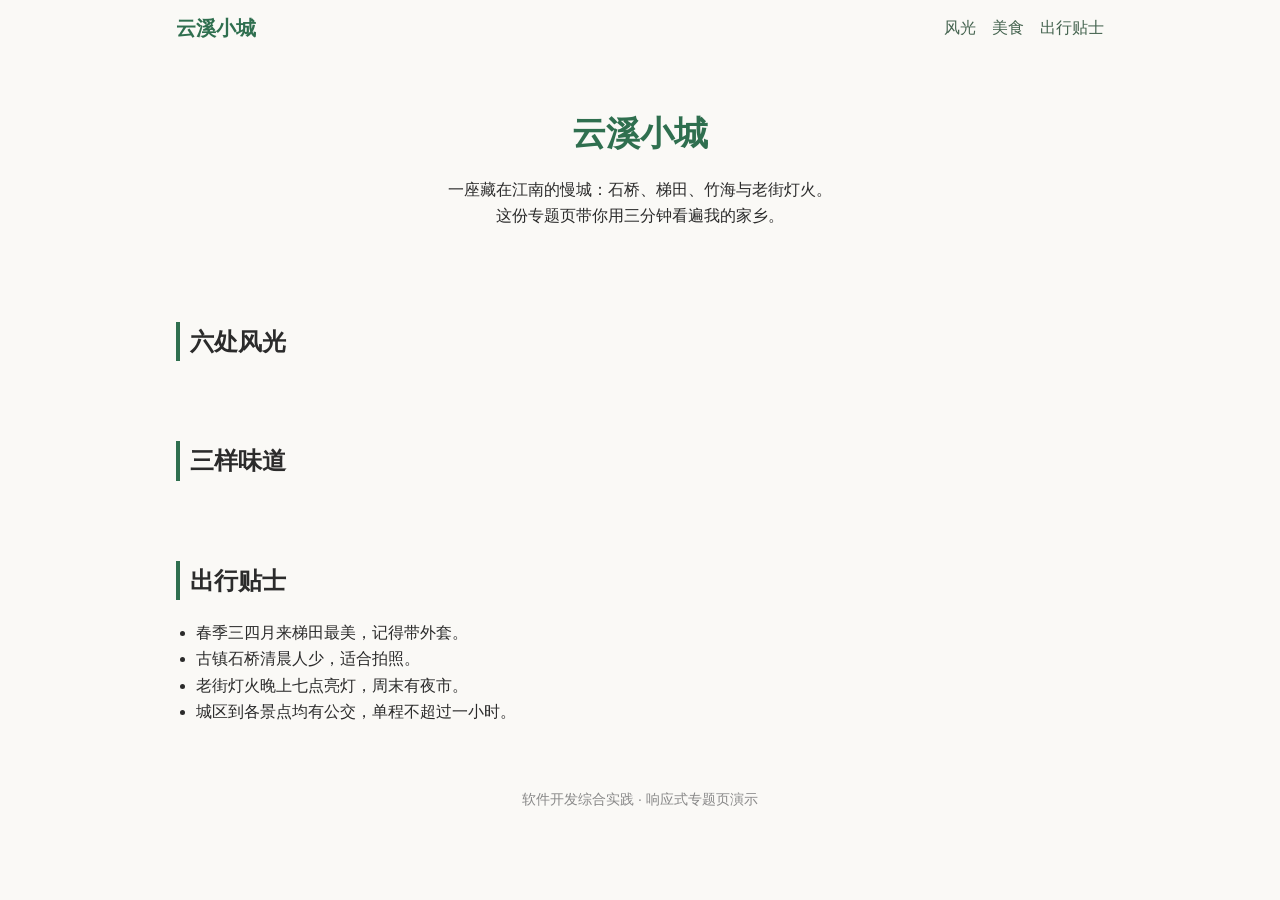
==== hometown/index.html @ 4e327e9c "家乡风光专题页：语义结构、Flex导航与hero区块" ====
<!DOCTYPE html>
<html lang="zh-CN">
<head>
  <meta charset="UTF-8">
  <meta name="viewport" content="width=device-width, initial-scale=1.0">
  <title>云溪小城 · 家乡风光</title>
  <link rel="stylesheet" href="css/hometown.css">
</head>
<body>
  <header class="site-header">
    <div class="nav-wrap">
      <a class="logo" href="#top">云溪小城</a>
      <nav class="main-nav">
        <a href="#scenery">风光</a>
        <a href="#food">美食</a>
        <a href="#tips">出行贴士</a>
      </nav>
    </div>
  </header>
  <main id="top">
    <section id="hero" class="hero">
      <h1>云溪小城</h1>
      <p>一座藏在江南的慢城：石桥、梯田、竹海与老街灯火。<br>这份专题页带你用三分钟看遍我的家乡。</p>
    </section>
    <section id="scenery">
      <h2>六处风光</h2>
      <div class="scenery-grid">
        <!-- 景点卡片下一步填 -->
      </div>
    </section>
    <section id="food">
      <h2>三样味道</h2>
      <div class="food-grid">
        <!-- 美食卡片下一步填 -->
      </div>
    </section>
    <section id="tips">
      <h2>出行贴士</h2>
      <ul class="tips-list">
        <li>春季三四月来梯田最美，记得带外套。</li>
        <li>古镇石桥清晨人少，适合拍照。</li>
        <li>老街灯火晚上七点亮灯，周末有夜市。</li>
        <li>城区到各景点均有公交，单程不超过一小时。</li>
      </ul>
    </section>
  </main>
  <footer><p>软件开发综合实践 · 响应式专题页演示</p></footer>
</body>
</html>
---- hometown/css/hometown.css ----
* { box-sizing: border-box; }

body {
  font-family: "Microsoft YaHei", "PingFang SC", sans-serif;
  margin: 0;
  color: #2b2b2b;
  background: #faf9f6;
  line-height: 1.65;
}

.nav-wrap {
  max-width: 960px;
  margin: 0 auto;
  padding: 12px 16px;
  display: flex;
  justify-content: space-between;
  align-items: center;
  flex-wrap: wrap;
  gap: 8px;
}

.logo {
  font-size: 20px;
  font-weight: 700;
  color: #2f6f4f;
  text-decoration: none;
}

.main-nav {
  display: flex;
  gap: 16px;
}

.main-nav a {
  color: #44634f;
  text-decoration: none;
}

.hero {
  max-width: 960px;
  margin: 0 auto;
  padding: 48px 16px;
  text-align: center;
}

.hero h1 {
  margin: 0 0 8px;
  font-size: 34px;
  color: #2f6f4f;
}

section {
  max-width: 960px;
  margin: 0 auto;
  padding: 8px 16px 32px;
}

section > h2 {
  border-left: 4px solid #2f6f4f;
  padding-left: 10px;
}

.tips-list {
  margin: 0;
  padding-left: 20px;
}

footer {
  text-align: center;
  color: #888;
  font-size: 14px;
  padding: 16px 0 24px;
}
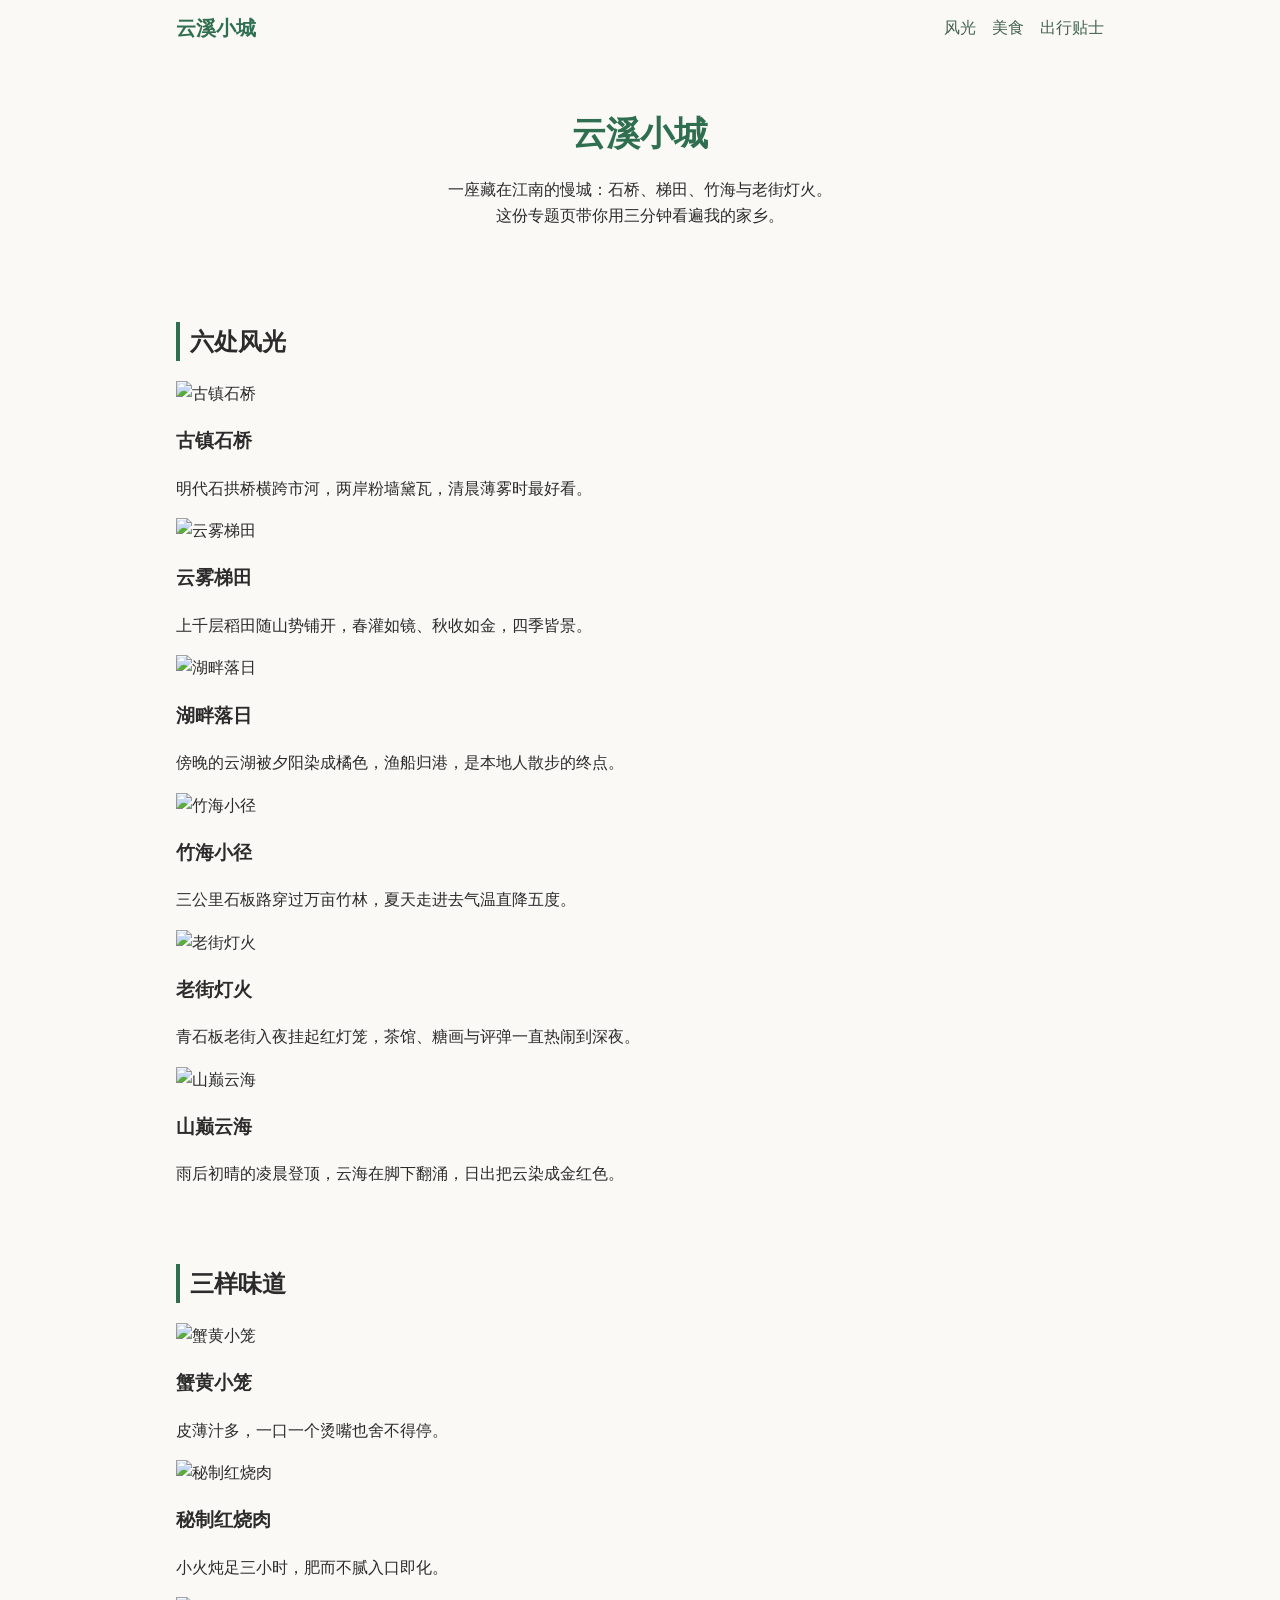
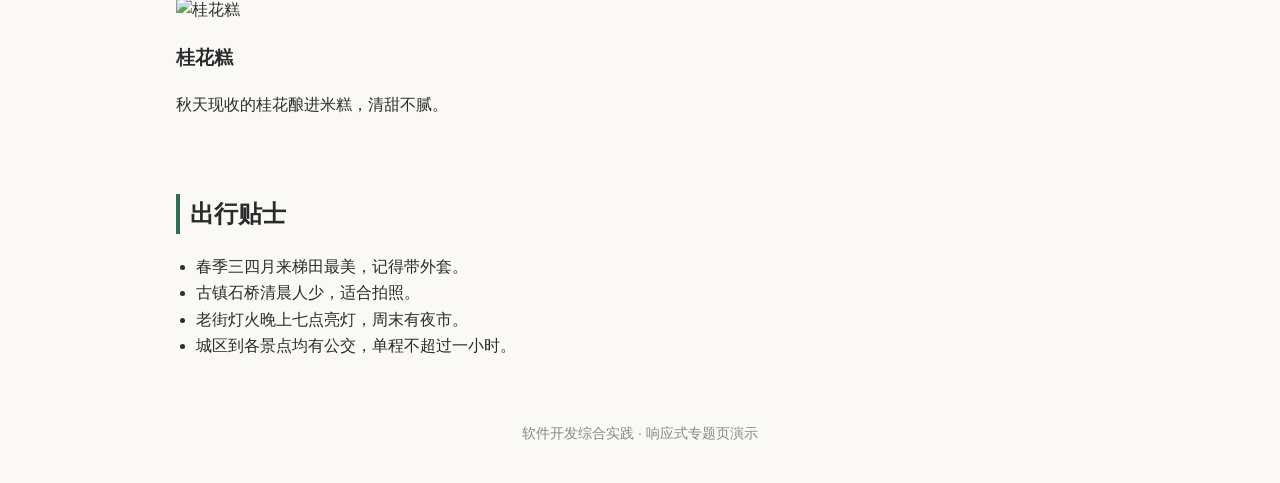
==== commit 968287da: "家乡风光专题页：六处风光与三样味道卡片内容" ====
--- a/hometown/index.html
+++ b/hometown/index.html
@@ -25,13 +25,56 @@
     <section id="scenery">
       <h2>六处风光</h2>
       <div class="scenery-grid">
-        <!-- 景点卡片下一步填 -->
+        <article class="scenery-card">
+          <img src="https://trae-api-cn.mchost.guru/api/ide/v1/text_to_image?prompt=Ancient%20water%20town%20stone%20arch%20bridge%20over%20calm%20canal%2C%20white%20walls%20and%20black%20tile%20roofs%2C%20willow%20branches%2C%20soft%20morning%20light%2C%20scenic%20photography&image_size=landscape_16_9" alt="古镇石桥">
+          <h3>古镇石桥</h3>
+          <p>明代石拱桥横跨市河，两岸粉墙黛瓦，清晨薄雾时最好看。</p>
+        </article>
+        <article class="scenery-card">
+          <img src="https://trae-api-cn.mchost.guru/api/ide/v1/text_to_image?prompt=Terraced%20rice%20fields%20on%20green%20mountains%20at%20sunrise%2C%20golden%20light%2C%20mist%20in%20valleys%2C%20aerial%20view&image_size=landscape_16_9" alt="云雾梯田">
+          <h3>云雾梯田</h3>
+          <p>上千层稻田随山势铺开，春灌如镜、秋收如金，四季皆景。</p>
+        </article>
+        <article class="scenery-card">
+          <img src="https://trae-api-cn.mchost.guru/api/ide/v1/text_to_image?prompt=Tranquil%20lake%20at%20sunset%20with%20lone%20fishing%20boat%20silhouette%2C%20warm%20golden%20sky%2C%20mirror%20water%20reflection&image_size=landscape_16_9" alt="湖畔落日">
+          <h3>湖畔落日</h3>
+          <p>傍晚的云湖被夕阳染成橘色，渔船归港，是本地人散步的终点。</p>
+        </article>
+        <article class="scenery-card">
+          <img src="https://trae-api-cn.mchost.guru/api/ide/v1/text_to_image?prompt=Bamboo%20forest%20path%20with%20soft%20green%20sunlight%2C%20morning%20mist%2C%20mossy%20stone%20steps&image_size=landscape_16_9" alt="竹海小径">
+          <h3>竹海小径</h3>
+          <p>三公里石板路穿过万亩竹林，夏天走进去气温直降五度。</p>
+        </article>
+        <article class="scenery-card">
+          <img src="https://trae-api-cn.mchost.guru/api/ide/v1/text_to_image?prompt=Traditional%20Chinese%20old%20street%20at%20dusk%2C%20red%20lanterns%2C%20warm%20shop%20lights%2C%20stone%20paved%20road&image_size=landscape_16_9" alt="老街灯火">
+          <h3>老街灯火</h3>
+          <p>青石板老街入夜挂起红灯笼，茶馆、糖画与评弹一直热闹到深夜。</p>
+        </article>
+        <article class="scenery-card">
+          <img src="https://trae-api-cn.mchost.guru/api/ide/v1/text_to_image?prompt=Sea%20of%20clouds%20over%20mountain%20peaks%20at%20sunrise%2C%20pine%20trees%20on%20cliffs%2C%20grand%20landscape&image_size=landscape_16_9" alt="山巅云海">
+          <h3>山巅云海</h3>
+          <p>雨后初晴的凌晨登顶，云海在脚下翻涌，日出把云染成金红色。</p>
+        </article>
       </div>
     </section>
     <section id="food">
       <h2>三样味道</h2>
       <div class="food-grid">
-        <!-- 美食卡片下一步填 -->
+        <article class="food-card">
+          <img src="https://trae-api-cn.mchost.guru/api/ide/v1/text_to_image?prompt=Steamed%20soup%20dumplings%20in%20bamboo%20steamer%2C%20steam%20rising%2C%20close-up%20food%20photography&image_size=landscape_4_3" alt="蟹黄小笼">
+          <h3>蟹黄小笼</h3>
+          <p>皮薄汁多，一口一个烫嘴也舍不得停。</p>
+        </article>
+        <article class="food-card">
+          <img src="https://trae-api-cn.mchost.guru/api/ide/v1/text_to_image?prompt=Braised%20pork%20belly%20with%20glossy%20red%20sauce%20in%20ceramic%20bowl%2C%20appetizing%20food%20photography&image_size=landscape_4_3" alt="秘制红烧肉">
+          <h3>秘制红烧肉</h3>
+          <p>小火炖足三小时，肥而不腻入口即化。</p>
+        </article>
+        <article class="food-card">
+          <img src="https://trae-api-cn.mchost.guru/api/ide/v1/text_to_image?prompt=Sweet%20osmanthus%20cake%20slices%20on%20plate%2C%20soft%20light%2C%20dessert%20photography&image_size=landscape_4_3" alt="桂花糕">
+          <h3>桂花糕</h3>
+          <p>秋天现收的桂花酿进米糕，清甜不腻。</p>
+        </article>
       </div>
     </section>
     <section id="tips">
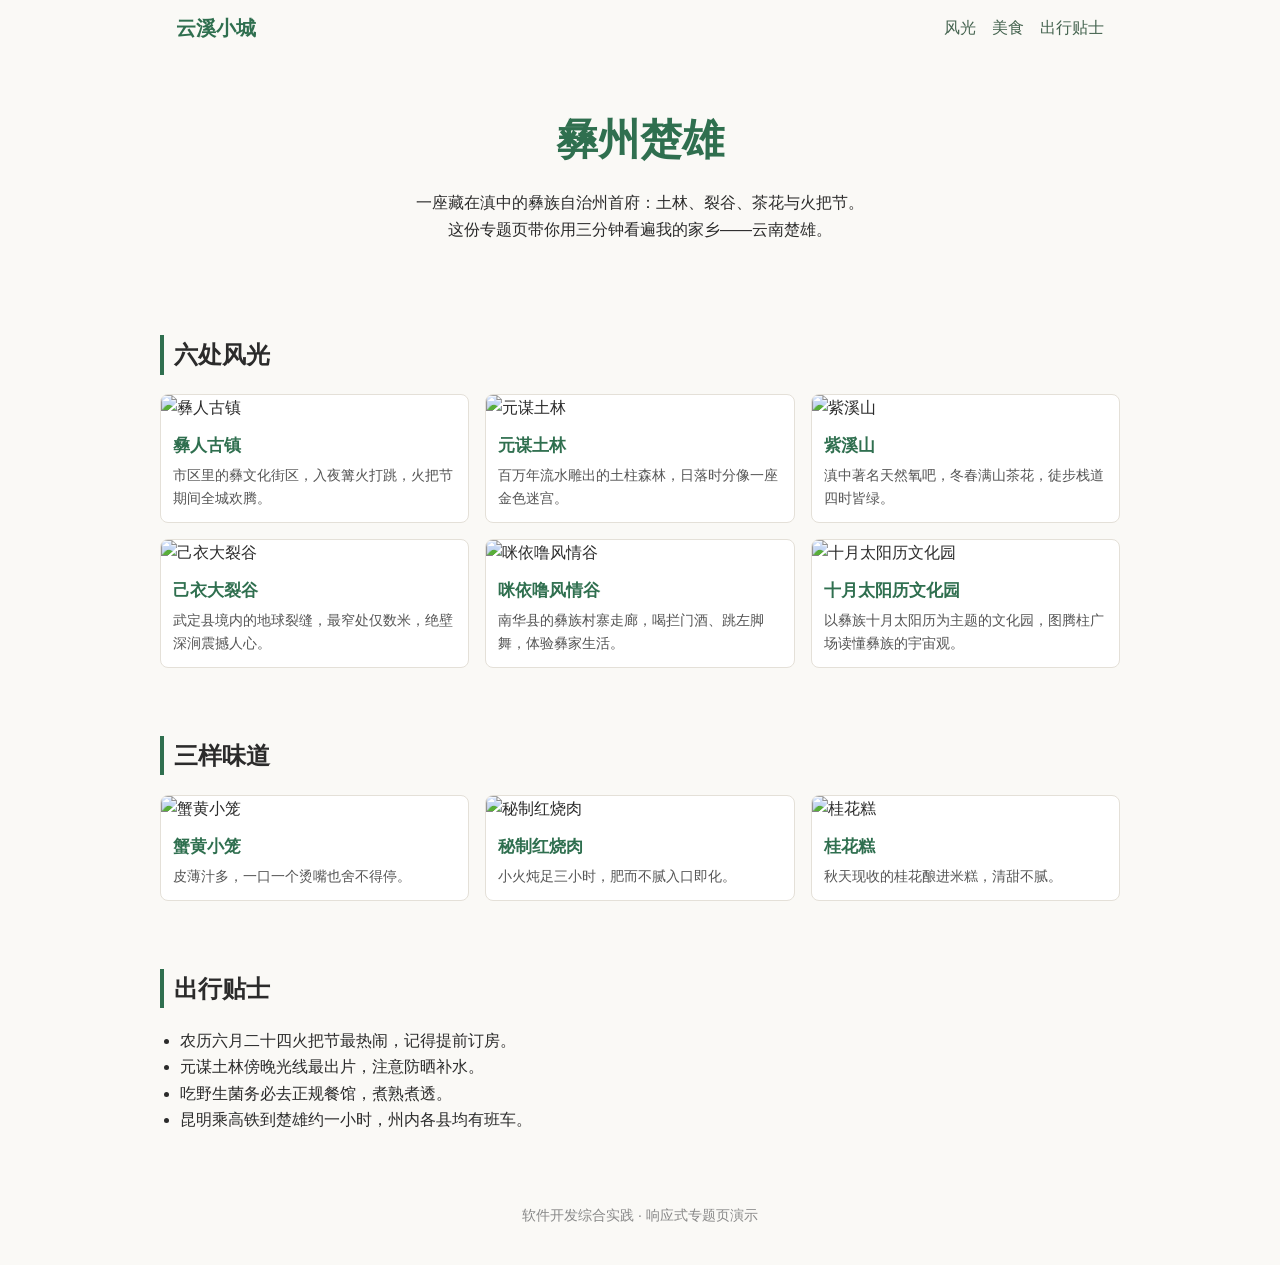
==== commit a0d5a4f6: "家乡内容替换为云南楚雄：景点、美食与贴士本地化" ====
--- a/hometown/index.html
+++ b/hometown/index.html
@@ -19,41 +19,41 @@
   </header>
   <main id="top">
     <section id="hero" class="hero">
-      <h1>云溪小城</h1>
-      <p>一座藏在江南的慢城：石桥、梯田、竹海与老街灯火。<br>这份专题页带你用三分钟看遍我的家乡。</p>
+      <h1>彝州楚雄</h1>
+      <p>一座藏在滇中的彝族自治州首府：土林、裂谷、茶花与火把节。<br>这份专题页带你用三分钟看遍我的家乡——云南楚雄。</p>
     </section>
     <section id="scenery">
       <h2>六处风光</h2>
       <div class="scenery-grid">
         <article class="scenery-card">
-          <img src="https://trae-api-cn.mchost.guru/api/ide/v1/text_to_image?prompt=Ancient%20water%20town%20stone%20arch%20bridge%20over%20calm%20canal%2C%20white%20walls%20and%20black%20tile%20roofs%2C%20willow%20branches%2C%20soft%20morning%20light%2C%20scenic%20photography&image_size=landscape_16_9" alt="古镇石桥">
-          <h3>古镇石桥</h3>
-          <p>明代石拱桥横跨市河，两岸粉墙黛瓦，清晨薄雾时最好看。</p>
+          <img src="https://trae-api-cn.mchost.guru/api/ide/v1/text_to_image?prompt=Yi%20ethnic%20ancient%20town%20at%20night%2C%20traditional%20dark%20wood%20buildings%2C%20colorful%20Yi%20embroidery%20patterns%2C%20warm%20lanterns%20and%20bonfire%2C%20Chuxiong%20Yunnan&image_size=landscape_16_9" alt="彝人古镇">
+          <h3>彝人古镇</h3>
+          <p>市区里的彝文化街区，入夜篝火打跳，火把节期间全城欢腾。</p>
         </article>
         <article class="scenery-card">
-          <img src="https://trae-api-cn.mchost.guru/api/ide/v1/text_to_image?prompt=Terraced%20rice%20fields%20on%20green%20mountains%20at%20sunrise%2C%20golden%20light%2C%20mist%20in%20valleys%2C%20aerial%20view&image_size=landscape_16_9" alt="云雾梯田">
-          <h3>云雾梯田</h3>
-          <p>上千层稻田随山势铺开，春灌如镜、秋收如金，四季皆景。</p>
+          <img src="https://trae-api-cn.mchost.guru/api/ide/v1/text_to_image?prompt=Yuanmou%20earth%20forest%2C%20towering%20yellow-brown%20eroded%20clay%20pillars%2C%20fantasy%20landforms%20under%20blue%20sky%2C%20Yunnan%20geopark&image_size=landscape_16_9" alt="元谋土林">
+          <h3>元谋土林</h3>
+          <p>百万年流水雕出的土柱森林，日落时分像一座金色迷宫。</p>
         </article>
         <article class="scenery-card">
-          <img src="https://trae-api-cn.mchost.guru/api/ide/v1/text_to_image?prompt=Tranquil%20lake%20at%20sunset%20with%20lone%20fishing%20boat%20silhouette%2C%20warm%20golden%20sky%2C%20mirror%20water%20reflection&image_size=landscape_16_9" alt="湖畔落日">
-          <h3>湖畔落日</h3>
-          <p>傍晚的云湖被夕阳染成橘色，渔船归港，是本地人散步的终点。</p>
+          <img src="https://trae-api-cn.mchost.guru/api/ide/v1/text_to_image?prompt=Lush%20green%20mountain%20forest%20with%20camellia%20flowers%20blooming%2C%20misty%20morning%20light%2C%20Zixi%20mountain%20Yunnan&image_size=landscape_16_9" alt="紫溪山">
+          <h3>紫溪山</h3>
+          <p>滇中著名天然氧吧，冬春满山茶花，徒步栈道四时皆绿。</p>
         </article>
         <article class="scenery-card">
-          <img src="https://trae-api-cn.mchost.guru/api/ide/v1/text_to_image?prompt=Bamboo%20forest%20path%20with%20soft%20green%20sunlight%2C%20morning%20mist%2C%20mossy%20stone%20steps&image_size=landscape_16_9" alt="竹海小径">
-          <h3>竹海小径</h3>
-          <p>三公里石板路穿过万亩竹林，夏天走进去气温直降五度。</p>
+          <img src="https://trae-api-cn.mchost.guru/api/ide/v1/text_to_image?prompt=Deep%20dramatic%20canyon%20rift%20with%20steep%20cliffs%20and%20green%20vegetation%2C%20narrow%20sky%20above%2C%20gorge%20landscape%20in%20Yunnan&image_size=landscape_16_9" alt="己衣大裂谷">
+          <h3>己衣大裂谷</h3>
+          <p>武定县境内的地球裂缝，最窄处仅数米，绝壁深涧震撼人心。</p>
         </article>
         <article class="scenery-card">
-          <img src="https://trae-api-cn.mchost.guru/api/ide/v1/text_to_image?prompt=Traditional%20Chinese%20old%20street%20at%20dusk%2C%20red%20lanterns%2C%20warm%20shop%20lights%2C%20stone%20paved%20road&image_size=landscape_16_9" alt="老街灯火">
-          <h3>老街灯火</h3>
-          <p>青石板老街入夜挂起红灯笼，茶馆、糖画与评弹一直热闹到深夜。</p>
+          <img src="https://trae-api-cn.mchost.guru/api/ide/v1/text_to_image?prompt=Yi%20ethnic%20mountain%20village%20with%20traditional%20earth%20buildings%2C%20colorful%20embroidery%20decorations%2C%20terraced%20green%20fields%2C%20Yunnan%20countryside&image_size=landscape_16_9" alt="咪依噜风情谷">
+          <h3>咪依噜风情谷</h3>
+          <p>南华县的彝族村寨走廊，喝拦门酒、跳左脚舞，体验彝家生活。</p>
         </article>
         <article class="scenery-card">
-          <img src="https://trae-api-cn.mchost.guru/api/ide/v1/text_to_image?prompt=Sea%20of%20clouds%20over%20mountain%20peaks%20at%20sunrise%2C%20pine%20trees%20on%20cliffs%2C%20grand%20landscape&image_size=landscape_16_9" alt="山巅云海">
-          <h3>山巅云海</h3>
-          <p>雨后初晴的凌晨登顶，云海在脚下翻涌，日出把云染成金红色。</p>
+          <img src="https://trae-api-cn.mchost.guru/api/ide/v1/text_to_image?prompt=Tall%20totem%20stone%20pillars%20with%20sun%20worship%20carvings%20in%20a%20cultural%20plaza%2C%20Yi%20ethnic%20solar%20calendar%20park%2C%20blue%20sky&image_size=landscape_16_9" alt="十月太阳历文化园">
+          <h3>十月太阳历文化园</h3>
+          <p>以彝族十月太阳历为主题的文化园，图腾柱广场读懂彝族的宇宙观。</p>
         </article>
       </div>
     </section>
@@ -80,10 +80,10 @@
     <section id="tips">
       <h2>出行贴士</h2>
       <ul class="tips-list">
-        <li>春季三四月来梯田最美，记得带外套。</li>
-        <li>古镇石桥清晨人少，适合拍照。</li>
-        <li>老街灯火晚上七点亮灯，周末有夜市。</li>
-        <li>城区到各景点均有公交，单程不超过一小时。</li>
+        <li>农历六月二十四火把节最热闹，记得提前订房。</li>
+        <li>元谋土林傍晚光线最出片，注意防晒补水。</li>
+        <li>吃野生菌务必去正规餐馆，煮熟煮透。</li>
+        <li>昆明乘高铁到楚雄约一小时，州内各县均有班车。</li>
       </ul>
     </section>
   </main>
--- a/hometown/css/hometown.css
+++ b/hometown/css/hometown.css
@@ -65,6 +65,78 @@
   padding-left: 20px;
 }
 
+/* ===== Grid 卡片墙 ===== */
+.scenery-grid {
+  display: grid;
+  grid-template-columns: repeat(auto-fit, minmax(240px, 1fr));
+  gap: 16px;
+}
+
+.food-grid {
+  display: grid;
+  grid-template-columns: repeat(auto-fit, minmax(200px, 1fr));
+  gap: 16px;
+}
+
+.scenery-card,
+.food-card {
+  background: #fff;
+  border: 1px solid #e4e0d8;
+  border-radius: 8px;
+  overflow: hidden;
+  transition: box-shadow 0.2s, transform 0.2s;
+}
+
+.scenery-card:hover,
+.food-card:hover {
+  box-shadow: 0 6px 16px rgba(47, 111, 79, 0.15);
+  transform: translateY(-2px);
+}
+
+.scenery-card img,
+.food-card img {
+  display: block;
+  width: 100%;
+  height: auto;
+}
+
+.scenery-card h3,
+.food-card h3 {
+  margin: 10px 12px 4px;
+  font-size: 17px;
+  color: #2f6f4f;
+}
+
+.scenery-card p,
+.food-card p {
+  margin: 0 12px 12px;
+  font-size: 14px;
+  color: #555;
+}
+
+/* ===== 媒体查询断点 ===== */
+/* 平板：≥640px 时美食区固定两列，hero 字号放大 */
+@media (min-width: 640px) {
+  .food-grid {
+    grid-template-columns: repeat(2, 1fr);
+  }
+
+  .hero h1 {
+    font-size: 42px;
+  }
+}
+
+/* 桌面：≥960px 时美食区三列，区块留白加大 */
+@media (min-width: 960px) {
+  .food-grid {
+    grid-template-columns: repeat(3, 1fr);
+  }
+
+  section {
+    padding: 8px 0 40px;
+  }
+}
+
 footer {
   text-align: center;
   color: #888;
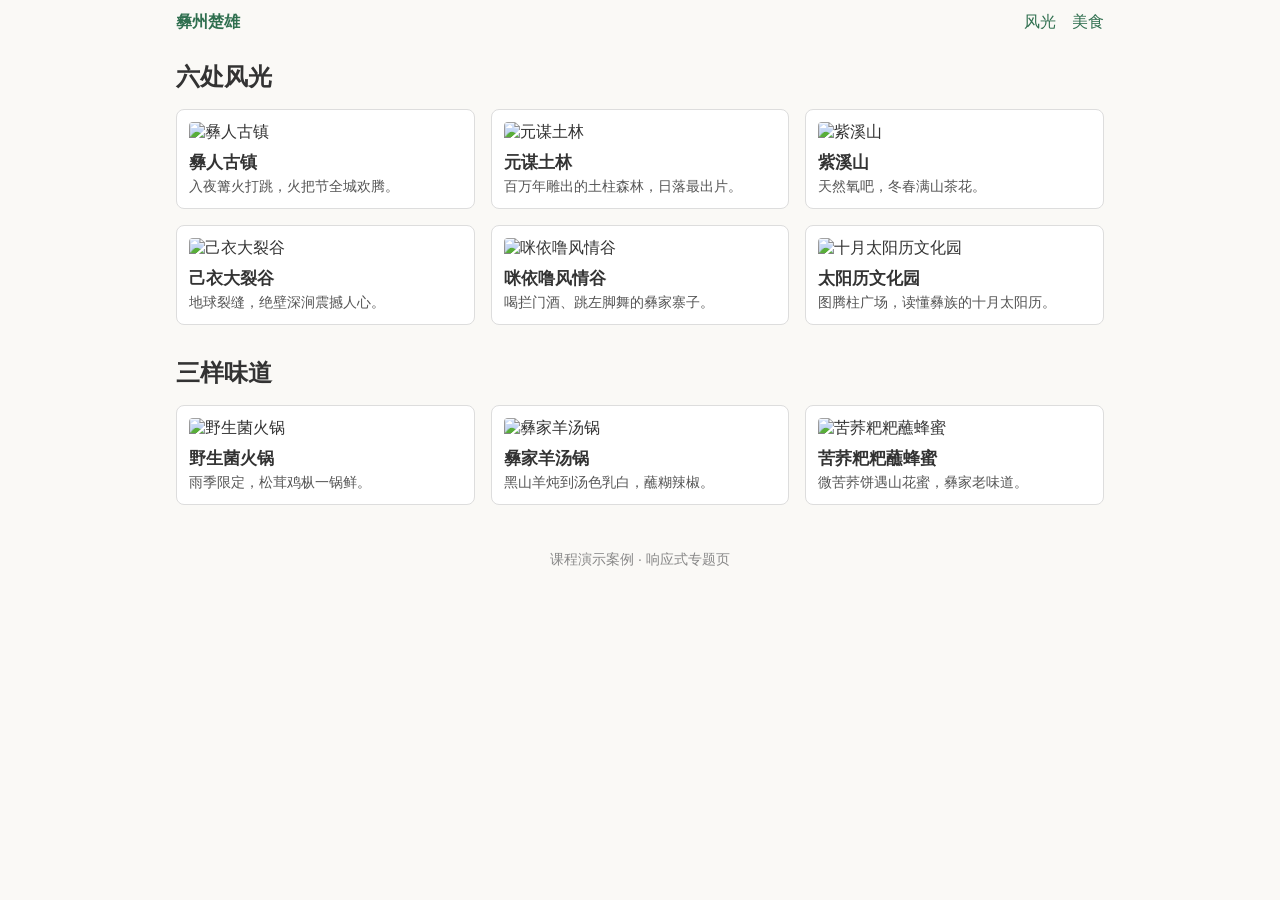
==== commit 68645d34: "简化家乡专题页：去除hero与贴士区，统一样式" ====
--- a/hometown/index.html
+++ b/hometown/index.html
@@ -3,90 +3,76 @@
 <head>
   <meta charset="UTF-8">
   <meta name="viewport" content="width=device-width, initial-scale=1.0">
-  <title>云溪小城 · 家乡风光</title>
+  <title>楚雄彝州 · 家乡风光</title>
   <link rel="stylesheet" href="css/hometown.css">
 </head>
 <body>
   <header class="site-header">
     <div class="nav-wrap">
-      <a class="logo" href="#top">云溪小城</a>
+      <a class="logo" href="#">彝州楚雄</a>
       <nav class="main-nav">
         <a href="#scenery">风光</a>
         <a href="#food">美食</a>
-        <a href="#tips">出行贴士</a>
       </nav>
     </div>
   </header>
-  <main id="top">
-    <section id="hero" class="hero">
-      <h1>彝州楚雄</h1>
-      <p>一座藏在滇中的彝族自治州首府：土林、裂谷、茶花与火把节。<br>这份专题页带你用三分钟看遍我的家乡——云南楚雄。</p>
-    </section>
+  <main>
     <section id="scenery">
       <h2>六处风光</h2>
-      <div class="scenery-grid">
-        <article class="scenery-card">
-          <img src="https://trae-api-cn.mchost.guru/api/ide/v1/text_to_image?prompt=Yi%20ethnic%20ancient%20town%20at%20night%2C%20traditional%20dark%20wood%20buildings%2C%20colorful%20Yi%20embroidery%20patterns%2C%20warm%20lanterns%20and%20bonfire%2C%20Chuxiong%20Yunnan&image_size=landscape_16_9" alt="彝人古镇">
+      <div class="card-grid">
+        <article class="card">
+          <img src="https://trae-api-cn.mchost.guru/api/ide/v1/text_to_image?prompt=Yi%20ethnic%20ancient%20town%20at%20night%2C%20warm%20lanterns%20and%20bonfire%2C%20Chuxiong%20Yunnan&image_size=landscape_16_9" alt="彝人古镇">
           <h3>彝人古镇</h3>
-          <p>市区里的彝文化街区，入夜篝火打跳，火把节期间全城欢腾。</p>
+          <p>入夜篝火打跳，火把节全城欢腾。</p>
         </article>
-        <article class="scenery-card">
-          <img src="https://trae-api-cn.mchost.guru/api/ide/v1/text_to_image?prompt=Yuanmou%20earth%20forest%2C%20towering%20yellow-brown%20eroded%20clay%20pillars%2C%20fantasy%20landforms%20under%20blue%20sky%2C%20Yunnan%20geopark&image_size=landscape_16_9" alt="元谋土林">
+        <article class="card">
+          <img src="https://trae-api-cn.mchost.guru/api/ide/v1/text_to_image?prompt=Yuanmou%20earth%20forest%2C%20eroded%20clay%20pillars%2C%20blue%20sky%2C%20Yunnan%20geopark&image_size=landscape_16_9" alt="元谋土林">
           <h3>元谋土林</h3>
-          <p>百万年流水雕出的土柱森林，日落时分像一座金色迷宫。</p>
+          <p>百万年雕出的土柱森林，日落最出片。</p>
         </article>
-        <article class="scenery-card">
-          <img src="https://trae-api-cn.mchost.guru/api/ide/v1/text_to_image?prompt=Lush%20green%20mountain%20forest%20with%20camellia%20flowers%20blooming%2C%20misty%20morning%20light%2C%20Zixi%20mountain%20Yunnan&image_size=landscape_16_9" alt="紫溪山">
+        <article class="card">
+          <img src="https://trae-api-cn.mchost.guru/api/ide/v1/text_to_image?prompt=Green%20mountain%20forest%20with%20camellia%20flowers%2C%20misty%20morning%2C%20Yunnan&image_size=landscape_16_9" alt="紫溪山">
           <h3>紫溪山</h3>
-          <p>滇中著名天然氧吧，冬春满山茶花，徒步栈道四时皆绿。</p>
+          <p>天然氧吧，冬春满山茶花。</p>
         </article>
-        <article class="scenery-card">
-          <img src="https://trae-api-cn.mchost.guru/api/ide/v1/text_to_image?prompt=Deep%20dramatic%20canyon%20rift%20with%20steep%20cliffs%20and%20green%20vegetation%2C%20narrow%20sky%20above%2C%20gorge%20landscape%20in%20Yunnan&image_size=landscape_16_9" alt="己衣大裂谷">
+        <article class="card">
+          <img src="https://trae-api-cn.mchost.guru/api/ide/v1/text_to_image?prompt=Deep%20canyon%20rift%20with%20steep%20cliffs%20and%20green%20vegetation%2C%20Yunnan&image_size=landscape_16_9" alt="己衣大裂谷">
           <h3>己衣大裂谷</h3>
-          <p>武定县境内的地球裂缝，最窄处仅数米，绝壁深涧震撼人心。</p>
+          <p>地球裂缝，绝壁深涧震撼人心。</p>
         </article>
-        <article class="scenery-card">
-          <img src="https://trae-api-cn.mchost.guru/api/ide/v1/text_to_image?prompt=Yi%20ethnic%20mountain%20village%20with%20traditional%20earth%20buildings%2C%20colorful%20embroidery%20decorations%2C%20terraced%20green%20fields%2C%20Yunnan%20countryside&image_size=landscape_16_9" alt="咪依噜风情谷">
+        <article class="card">
+          <img src="https://trae-api-cn.mchost.guru/api/ide/v1/text_to_image?prompt=Yi%20ethnic%20mountain%20village%2C%20colorful%20embroidery%2C%20terraced%20green%20fields%2C%20Yunnan&image_size=landscape_16_9" alt="咪依噜风情谷">
           <h3>咪依噜风情谷</h3>
-          <p>南华县的彝族村寨走廊，喝拦门酒、跳左脚舞，体验彝家生活。</p>
+          <p>喝拦门酒、跳左脚舞的彝家寨子。</p>
         </article>
-        <article class="scenery-card">
-          <img src="https://trae-api-cn.mchost.guru/api/ide/v1/text_to_image?prompt=Tall%20totem%20stone%20pillars%20with%20sun%20worship%20carvings%20in%20a%20cultural%20plaza%2C%20Yi%20ethnic%20solar%20calendar%20park%2C%20blue%20sky&image_size=landscape_16_9" alt="十月太阳历文化园">
-          <h3>十月太阳历文化园</h3>
-          <p>以彝族十月太阳历为主题的文化园，图腾柱广场读懂彝族的宇宙观。</p>
+        <article class="card">
+          <img src="https://trae-api-cn.mchost.guru/api/ide/v1/text_to_image?prompt=Totem%20stone%20pillars%20with%20sun%20carvings%2C%20cultural%20plaza%2C%20blue%20sky&image_size=landscape_16_9" alt="十月太阳历文化园">
+          <h3>太阳历文化园</h3>
+          <p>图腾柱广场，读懂彝族的十月太阳历。</p>
         </article>
       </div>
     </section>
     <section id="food">
       <h2>三样味道</h2>
-      <div class="food-grid">
-        <article class="food-card">
-          <img src="https://trae-api-cn.mchost.guru/api/ide/v1/text_to_image?prompt=Steamed%20soup%20dumplings%20in%20bamboo%20steamer%2C%20steam%20rising%2C%20close-up%20food%20photography&image_size=landscape_4_3" alt="蟹黄小笼">
-          <h3>蟹黄小笼</h3>
-          <p>皮薄汁多，一口一个烫嘴也舍不得停。</p>
+      <div class="card-grid">
+        <article class="card">
+          <img src="https://trae-api-cn.mchost.guru/api/ide/v1/text_to_image?prompt=Yunnan%20wild%20mushroom%20hotpot%2C%20steaming%20pot%2C%20food%20photography&image_size=landscape_4_3" alt="野生菌火锅">
+          <h3>野生菌火锅</h3>
+          <p>雨季限定，松茸鸡枞一锅鲜。</p>
         </article>
-        <article class="food-card">
-          <img src="https://trae-api-cn.mchost.guru/api/ide/v1/text_to_image?prompt=Braised%20pork%20belly%20with%20glossy%20red%20sauce%20in%20ceramic%20bowl%2C%20appetizing%20food%20photography&image_size=landscape_4_3" alt="秘制红烧肉">
-          <h3>秘制红烧肉</h3>
-          <p>小火炖足三小时，肥而不腻入口即化。</p>
+        <article class="card">
+          <img src="https://trae-api-cn.mchost.guru/api/ide/v1/text_to_image?prompt=Goat%20meat%20soup%20hot%20pot%2C%20steaming%2C%20Yunnan%20ethnic%20style&image_size=landscape_4_3" alt="彝家羊汤锅">
+          <h3>彝家羊汤锅</h3>
+          <p>黑山羊炖到汤色乳白，蘸糊辣椒。</p>
         </article>
-        <article class="food-card">
-          <img src="https://trae-api-cn.mchost.guru/api/ide/v1/text_to_image?prompt=Sweet%20osmanthus%20cake%20slices%20on%20plate%2C%20soft%20light%2C%20dessert%20photography&image_size=landscape_4_3" alt="桂花糕">
-          <h3>桂花糕</h3>
-          <p>秋天现收的桂花酿进米糕，清甜不腻。</p>
+        <article class="card">
+          <img src="https://trae-api-cn.mchost.guru/api/ide/v1/text_to_image?prompt=Buckwheat%20cakes%20with%20honey%20drizzling%2C%20rustic%20Yunnan%20snack&image_size=landscape_4_3" alt="苦荞粑粑蘸蜂蜜">
+          <h3>苦荞粑粑蘸蜂蜜</h3>
+          <p>微苦荞饼遇山花蜜，彝家老味道。</p>
         </article>
       </div>
     </section>
-    <section id="tips">
-      <h2>出行贴士</h2>
-      <ul class="tips-list">
-        <li>农历六月二十四火把节最热闹，记得提前订房。</li>
-        <li>元谋土林傍晚光线最出片，注意防晒补水。</li>
-        <li>吃野生菌务必去正规餐馆，煮熟煮透。</li>
-        <li>昆明乘高铁到楚雄约一小时，州内各县均有班车。</li>
-      </ul>
-    </section>
   </main>
-  <footer><p>软件开发综合实践 · 响应式专题页演示</p></footer>
+  <footer><p>课程演示案例 · 响应式专题页</p></footer>
 </body>
 </html>
--- a/hometown/css/hometown.css
+++ b/hometown/css/hometown.css
@@ -1,11 +1,10 @@
 * { box-sizing: border-box; }
 
 body {
-  font-family: "Microsoft YaHei", "PingFang SC", sans-serif;
+  font-family: "Microsoft YaHei", sans-serif;
   margin: 0;
-  color: #2b2b2b;
+  color: #333;
   background: #faf9f6;
-  line-height: 1.65;
 }
 
 .nav-wrap {
@@ -20,7 +19,6 @@
 }
 
 .logo {
-  font-size: 20px;
   font-weight: 700;
   color: #2f6f4f;
   text-decoration: none;
@@ -32,108 +30,53 @@
 }
 
 .main-nav a {
-  color: #44634f;
   text-decoration: none;
-}
-
-.hero {
-  max-width: 960px;
-  margin: 0 auto;
-  padding: 48px 16px;
-  text-align: center;
-}
-
-.hero h1 {
-  margin: 0 0 8px;
-  font-size: 34px;
   color: #2f6f4f;
 }
 
-section {
+section h2 {
+  max-width: 960px;
+  margin: 16px auto 0;
+  padding: 0 16px;
+}
+
+.card-grid {
   max-width: 960px;
   margin: 0 auto;
-  padding: 8px 16px 32px;
-}
-
-section > h2 {
-  border-left: 4px solid #2f6f4f;
-  padding-left: 10px;
-}
-
-.tips-list {
-  margin: 0;
-  padding-left: 20px;
-}
-
-/* ===== Grid 卡片墙 ===== */
-.scenery-grid {
+  padding: 16px;
   display: grid;
   grid-template-columns: repeat(auto-fit, minmax(240px, 1fr));
   gap: 16px;
 }
 
-.food-grid {
-  display: grid;
-  grid-template-columns: repeat(auto-fit, minmax(200px, 1fr));
-  gap: 16px;
+.card {
+  background: #fff;
+  border: 1px solid #ddd;
+  border-radius: 8px;
+  padding: 12px;
 }
 
-.scenery-card,
-.food-card {
-  background: #fff;
-  border: 1px solid #e4e0d8;
-  border-radius: 8px;
-  overflow: hidden;
-  transition: box-shadow 0.2s, transform 0.2s;
-}
-
-.scenery-card:hover,
-.food-card:hover {
-  box-shadow: 0 6px 16px rgba(47, 111, 79, 0.15);
-  transform: translateY(-2px);
-}
-
-.scenery-card img,
-.food-card img {
+.card img {
   display: block;
   width: 100%;
   height: auto;
+  border-radius: 4px;
 }
 
-.scenery-card h3,
-.food-card h3 {
-  margin: 10px 12px 4px;
+.card h3 {
+  margin: 8px 0 4px;
   font-size: 17px;
-  color: #2f6f4f;
 }
 
-.scenery-card p,
-.food-card p {
-  margin: 0 12px 12px;
+.card p {
+  margin: 0;
   font-size: 14px;
   color: #555;
 }
 
-/* ===== 媒体查询断点 ===== */
-/* 平板：≥640px 时美食区固定两列，hero 字号放大 */
 @media (min-width: 640px) {
-  .food-grid {
-    grid-template-columns: repeat(2, 1fr);
-  }
-
-  .hero h1 {
-    font-size: 42px;
-  }
-}
-
-/* 桌面：≥960px 时美食区三列，区块留白加大 */
-@media (min-width: 960px) {
-  .food-grid {
-    grid-template-columns: repeat(3, 1fr);
-  }
-
-  section {
-    padding: 8px 0 40px;
+  .card-grid {
+    grid-template-columns: repeat(auto-fit, minmax(280px, 1fr));
   }
 }
 
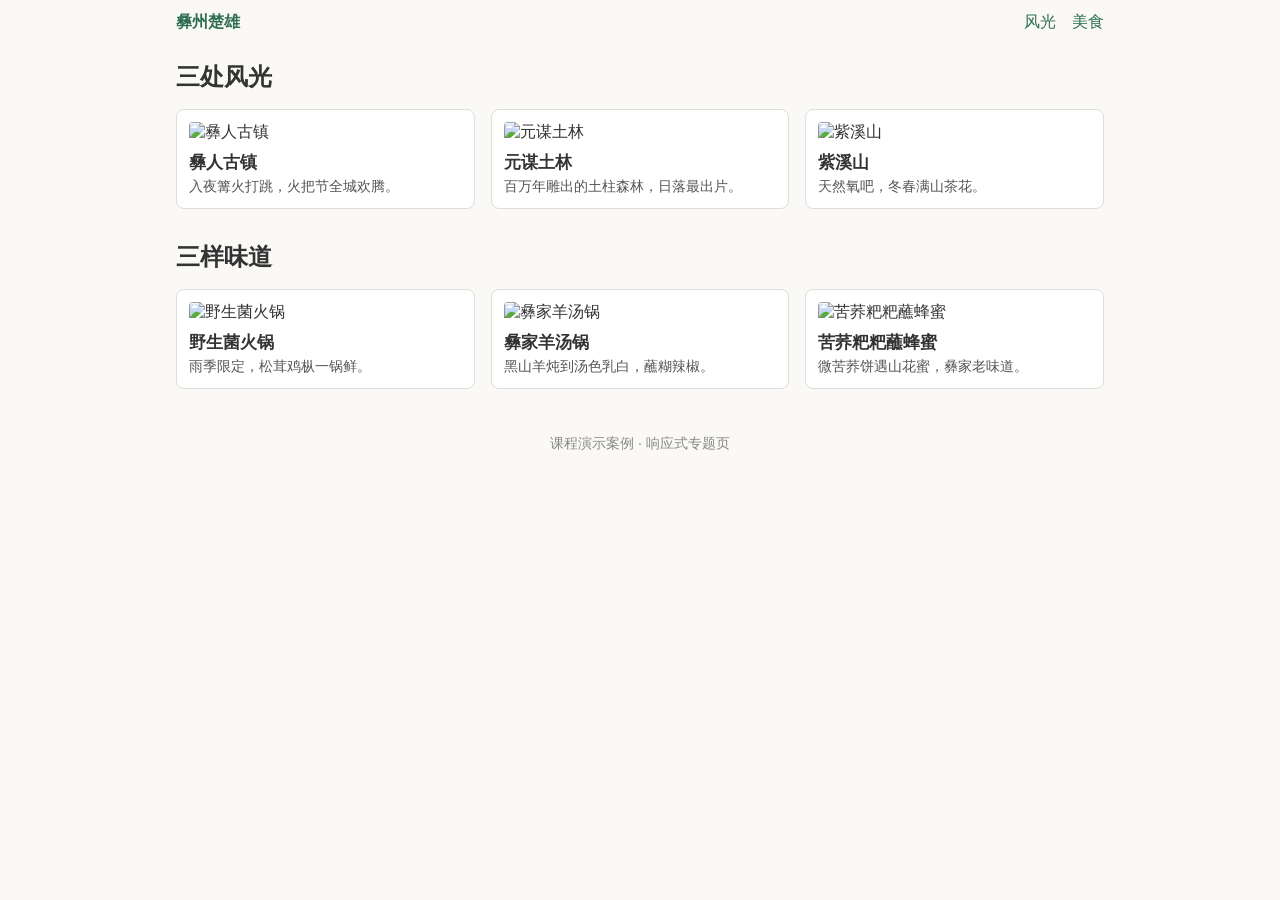
==== commit c368efa8: "风光卡片精简为三张" ====
--- a/hometown/index.html
+++ b/hometown/index.html
@@ -18,7 +18,7 @@
   </header>
   <main>
     <section id="scenery">
-      <h2>六处风光</h2>
+      <h2>三处风光</h2>
       <div class="card-grid">
         <article class="card">
           <img src="https://trae-api-cn.mchost.guru/api/ide/v1/text_to_image?prompt=Yi%20ethnic%20ancient%20town%20at%20night%2C%20warm%20lanterns%20and%20bonfire%2C%20Chuxiong%20Yunnan&image_size=landscape_16_9" alt="彝人古镇">
@@ -34,21 +34,6 @@
           <img src="https://trae-api-cn.mchost.guru/api/ide/v1/text_to_image?prompt=Green%20mountain%20forest%20with%20camellia%20flowers%2C%20misty%20morning%2C%20Yunnan&image_size=landscape_16_9" alt="紫溪山">
           <h3>紫溪山</h3>
           <p>天然氧吧，冬春满山茶花。</p>
-        </article>
-        <article class="card">
-          <img src="https://trae-api-cn.mchost.guru/api/ide/v1/text_to_image?prompt=Deep%20canyon%20rift%20with%20steep%20cliffs%20and%20green%20vegetation%2C%20Yunnan&image_size=landscape_16_9" alt="己衣大裂谷">
-          <h3>己衣大裂谷</h3>
-          <p>地球裂缝，绝壁深涧震撼人心。</p>
-        </article>
-        <article class="card">
-          <img src="https://trae-api-cn.mchost.guru/api/ide/v1/text_to_image?prompt=Yi%20ethnic%20mountain%20village%2C%20colorful%20embroidery%2C%20terraced%20green%20fields%2C%20Yunnan&image_size=landscape_16_9" alt="咪依噜风情谷">
-          <h3>咪依噜风情谷</h3>
-          <p>喝拦门酒、跳左脚舞的彝家寨子。</p>
-        </article>
-        <article class="card">
-          <img src="https://trae-api-cn.mchost.guru/api/ide/v1/text_to_image?prompt=Totem%20stone%20pillars%20with%20sun%20carvings%2C%20cultural%20plaza%2C%20blue%20sky&image_size=landscape_16_9" alt="十月太阳历文化园">
-          <h3>太阳历文化园</h3>
-          <p>图腾柱广场，读懂彝族的十月太阳历。</p>
         </article>
       </div>
     </section>
